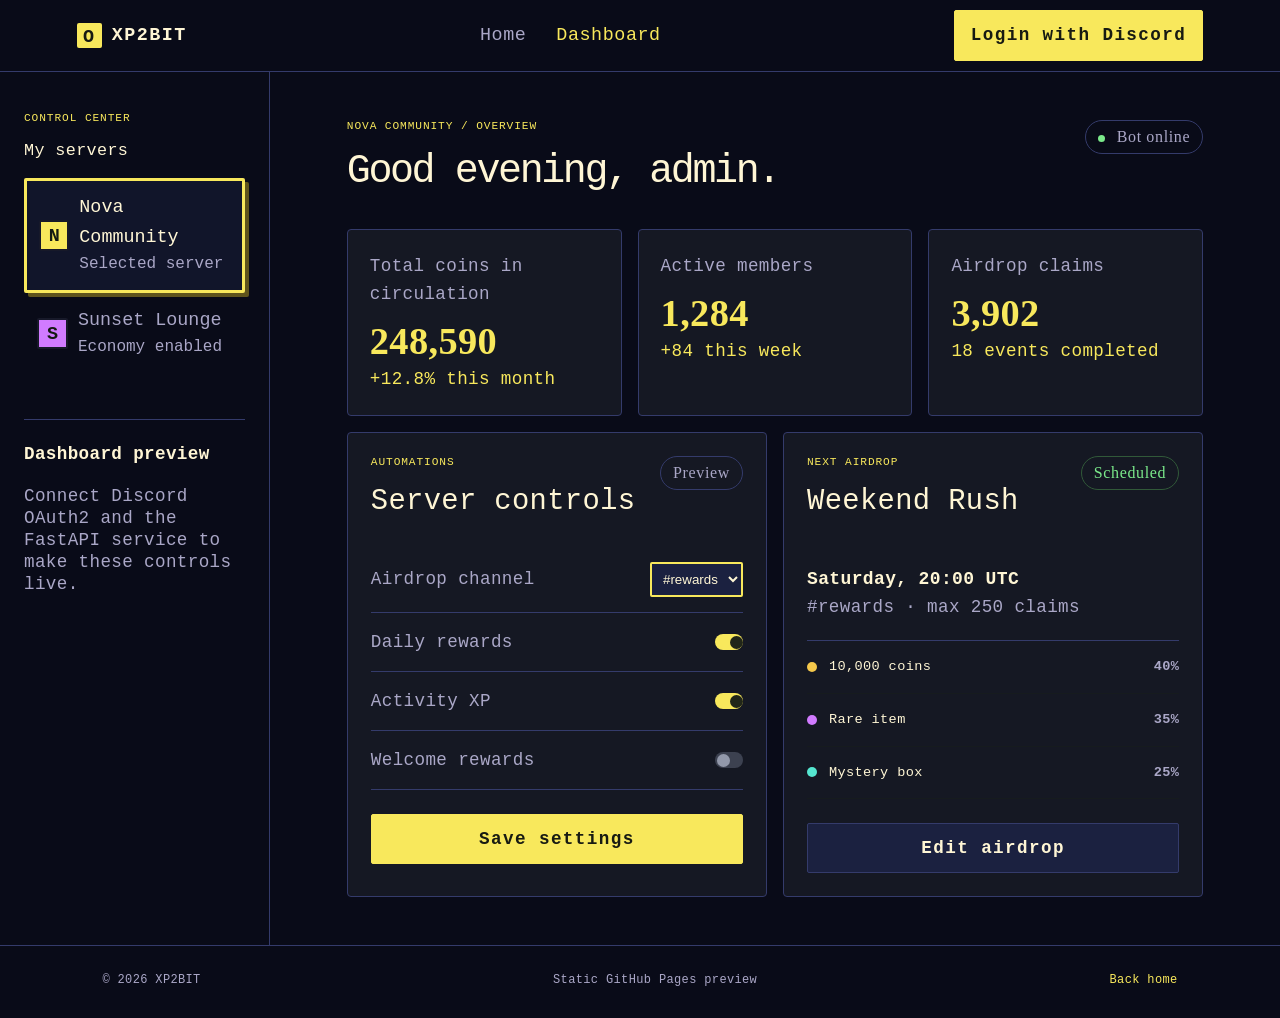
==== dashboard.html @ 0f9aa446 "Add files via upload" ====
<!doctype html>
<html lang="en">
<head><meta charset="UTF-8"><meta name="viewport" content="width=device-width, initial-scale=1.0"><title>Dashboard — XP2BIT</title><link rel="stylesheet" href="styles.css"></head>
<body class="dashboard-page">
  <header class="topbar"><a class="brand" href="index.html"><span class="brand-mark">O</span> XP2BIT</a><nav><a href="index.html">Home</a><a class="active" href="dashboard.html">Dashboard</a></nav><button class="button button-small" data-toast="Discord OAuth2 will be connected to the backend here.">Login with Discord</button></header>
  <main class="dashboard-layout"><aside class="sidebar"><p class="eyebrow">CONTROL CENTER</p><h3>My servers</h3><button class="server active"><span class="server-icon">N</span><span>Nova Community<small>Selected server</small></span></button><button class="server"><span class="server-icon alt">S</span><span>Sunset Lounge<small>Economy enabled</small></span></button><div class="side-note"><b>Dashboard preview</b><p>Connect Discord OAuth2 and the FastAPI service to make these controls live.</p></div></aside><section class="dash-content"><div class="dash-heading"><div><p class="eyebrow">NOVA COMMUNITY / OVERVIEW</p><h1>Good evening, admin.</h1></div><span class="status-pill"><i></i> Bot online</span></div><div class="metric-grid"><div class="metric card"><span>Total coins in circulation</span><strong>248,590</strong><small>+12.8% this month</small></div><div class="metric card"><span>Active members</span><strong>1,284</strong><small>+84 this week</small></div><div class="metric card"><span>Airdrop claims</span><strong>3,902</strong><small>18 events completed</small></div></div><div class="panel-grid"><div class="panel card"><div class="panel-heading"><div><p class="eyebrow">AUTOMATIONS</p><h3>Server controls</h3></div><span class="tag">Preview</span></div><label>Airdrop channel<select><option>#rewards</option><option>#general</option></select></label><label>Daily rewards <span class="switch on"></span></label><label>Activity XP <span class="switch on"></span></label><label>Welcome rewards <span class="switch"></span></label><button class="button full" data-toast="Save settings will call the FastAPI dashboard endpoint.">Save settings</button></div><div class="panel card"><div class="panel-heading"><div><p class="eyebrow">NEXT AIRDROP</p><h3>Weekend Rush</h3></div><span class="tag green">Scheduled</span></div><div class="schedule"><strong>Saturday, 20:00 UTC</strong><span>#rewards · max 250 claims</span></div><div class="reward-row"><span class="loot-dot gold"></span> 10,000 coins <b>40%</b></div><div class="reward-row"><span class="loot-dot purple"></span> Rare item <b>35%</b></div><div class="reward-row"><span class="loot-dot cyan"></span> Mystery box <b>25%</b></div><button class="button secondary full" data-toast="The airdrop builder will be enabled after API integration.">Edit airdrop</button></div></div></section></main><footer><span>© 2026 XP2BIT</span><span>Static GitHub Pages preview</span><a href="index.html">Back home</a></footer><script src="api-config.js"></script><script src="script.js"></script>
</body></html>
---- styles.css ----
@import url('https://fonts.googleapis.com/css2?family=DM+Mono:wght@400;500&family=Manrope:wght@400;500;600;700;800&display=swap');
:root{--bg:#101218;--panel:#181b25;--panel2:#202431;--text:#f3f4f6;--muted:#9399aa;--line:#2e3342;--accent:#d7f36b;--cyan:#65d9e8;--purple:#a790f7;--coral:#ff907a}*{box-sizing:border-box}body{margin:0;background:var(--bg);color:var(--text);font-family:Manrope,system-ui,sans-serif;line-height:1.6}a{color:inherit;text-decoration:none}button{font:inherit;cursor:pointer} .topbar{height:78px;display:flex;align-items:center;justify-content:space-between;padding:0 5vw;border-bottom:1px solid var(--line);position:relative;z-index:2}.brand{font-weight:800;letter-spacing:.08em;font-size:.84rem;display:flex;align-items:center;gap:10px}.brand-mark{display:grid;place-items:center;background:var(--accent);color:#171a12;width:29px;height:29px;border-radius:50%;font-weight:800}.topbar nav{display:flex;gap:30px;color:var(--muted);font-size:.86rem}.topbar nav a:hover,.topbar nav .active,footer a{color:var(--accent)}.button{display:inline-flex;justify-content:center;align-items:center;gap:15px;background:var(--accent);color:#171a12;border:0;border-radius:5px;padding:14px 22px;font-weight:800;transition:transform .18s ease,filter .18s ease}.button:hover{filter:brightness(1.08);transform:translateY(-2px)}.button:active{transform:scale(.97)}.button-small{padding:10px 16px;font-size:.78rem}.button.secondary{background:var(--panel2);color:var(--text);border:1px solid var(--line)}.full{width:100%}.text-link{font-weight:700;font-size:.88rem}.section{padding:110px 8vw}.section-grid{display:grid;grid-template-columns:1.1fr .9fr;gap:9vw;align-items:center;padding:115px 8vw}.hero{min-height:640px;background:radial-gradient(circle at 80% 20%,#243227 0,transparent 38%)}.eyebrow{font:500 .7rem 'DM Mono',monospace;color:var(--accent);letter-spacing:.13em;margin:0 0 18px}.hero h1{font-size:clamp(3.5rem,8vw,7.4rem);line-height:.98;letter-spacing:-.08em;margin:0 0 28px;font-weight:800}.hero h1 span{color:var(--accent)}.hero-text{color:var(--muted);font-size:1.1rem;max-width:510px}.hero-actions{display:flex;align-items:center;gap:28px;margin:34px 0 60px}.proof-row{display:flex;gap:42px}.proof-row strong{display:block;font-size:1.4rem}.proof-row small{color:var(--muted);font-size:.76rem}.card{background:rgba(24,27,37,.85);border:1px solid var(--line);border-radius:10px}.hero-card{padding:30px;max-width:410px;justify-self:end;box-shadow:0 25px 80px rgba(0,0,0,.28)}.card-top{font:500 .68rem 'DM Mono',monospace;color:var(--accent);letter-spacing:.08em}.muted{color:var(--muted);margin-left:12px}.live-dot{display:inline-block;width:7px;height:7px;border-radius:50%;background:var(--coral);margin-right:8px}.airdrop-icon{font-size:5rem;color:var(--accent);line-height:1;text-align:center;margin:36px 0 25px}.hero-card h3{font-size:1.55rem;margin:0}.hero-card p{color:var(--muted)}.drop-stats{display:flex;justify-content:space-between;color:var(--muted);font-size:.8rem;border-top:1px solid var(--line);border-bottom:1px solid var(--line);padding:15px 0;margin:25px 0}.drop-stats b{color:var(--text)}h2{font-size:clamp(2rem,4vw,3.6rem);line-height:1.05;letter-spacing:-.06em;max-width:720px;margin:0 0 50px}.feature-grid{display:grid;grid-template-columns:repeat(3,1fr);gap:18px}.feature{padding:30px;min-height:245px}.feature-number{font:500 .72rem 'DM Mono',monospace;color:var(--accent)}.feature h3{font-size:1.25rem;margin:46px 0 10px}.feature p,.airdrop-banner p,.cta p{color:var(--muted)}.airdrop-banner{background:var(--accent);color:#171a12;grid-template-columns:1fr 1fr}.airdrop-banner .eyebrow{color:#596928}.airdrop-banner p{color:#455122;max-width:490px}.loot-list{background:#bde05b;padding:24px 28px;border-radius:10px}.loot-list div,.reward-row{display:flex;align-items:center;gap:12px;padding:15px 0;border-bottom:1px solid rgba(30,40,10,.18)}.loot-list div:last-child,.reward-row:last-child{border:0}.loot-list strong{margin-left:auto}.loot-dot{width:10px;height:10px;border-radius:50%;background:var(--accent);display:inline-block}.gold{background:#f5c84b}.purple{background:var(--purple)}.cyan{background:var(--cyan)}.coral{background:var(--coral)}.cta{display:flex;justify-content:space-between;align-items:center;gap:30px}.cta h2{margin-bottom:15px}.cta p{max-width:550px}footer{border-top:1px solid var(--line);padding:25px 8vw;color:var(--muted);font-size:.75rem;display:flex;justify-content:space-between;gap:20px}.dashboard-layout{display:grid;grid-template-columns:270px 1fr;min-height:calc(100vh - 140px)}.sidebar{border-right:1px solid var(--line);padding:50px 25px}.sidebar h3{font-size:1.05rem;margin-bottom:18px}.server{width:100%;text-align:left;background:transparent;color:var(--muted);border:1px solid transparent;padding:12px;border-radius:7px;display:flex;gap:10px;align-items:center}.server.active{background:var(--panel);border-color:var(--line);color:var(--text)}.server small{display:block;color:var(--muted);font-size:.67rem}.server-icon{display:grid;place-items:center;width:31px;height:31px;border-radius:8px;background:var(--accent);color:#151a13;font-weight:800}.server-icon.alt{background:var(--purple)}.side-note{font-size:.75rem;color:var(--muted);border-top:1px solid var(--line);margin-top:45px;padding-top:20px}.side-note b{color:var(--text)}.dash-content{padding:55px 6vw}.dash-heading{display:flex;justify-content:space-between;align-items:start;margin-bottom:35px}.dash-heading h1{margin:0;font-size:2.5rem;letter-spacing:-.06em}.status-pill,.tag{border:1px solid var(--line);border-radius:20px;padding:7px 12px;font:500 .68rem 'DM Mono',monospace;color:var(--muted)}.status-pill i{display:inline-block;width:7px;height:7px;border-radius:50%;background:#7bea8b;margin-right:7px}.metric-grid,.panel-grid{display:grid;grid-template-columns:repeat(3,1fr);gap:16px}.metric{padding:22px}.metric span,.metric small{color:var(--muted);font-size:.74rem;display:block}.metric strong{display:block;font-size:2rem;margin:14px 0 4px}.metric small{color:var(--accent)}.panel-grid{grid-template-columns:1fr 1fr;margin-top:16px}.panel{padding:25px}.panel-heading{display:flex;justify-content:space-between;align-items:start;margin-bottom:25px}.panel-heading h3{margin:4px 0;font-size:1.25rem}.tag.green{color:#7bea8b;border-color:#315939}label{display:flex;justify-content:space-between;align-items:center;color:var(--muted);font-size:.84rem;padding:15px 0;border-bottom:1px solid var(--line)}select{background:var(--panel2);color:var(--text);border:1px solid var(--line);border-radius:4px;padding:7px}.switch{width:30px;height:17px;border-radius:10px;background:#3c4150;position:relative}.switch:after{content:'';position:absolute;width:13px;height:13px;top:2px;left:2px;border-radius:50%;background:#9298aa}.switch.on{background:var(--accent)}.switch.on:after{left:15px;background:#212619}.panel .button{margin-top:24px}.schedule{padding:18px 0;border-bottom:1px solid var(--line)}.schedule strong{display:block}.schedule span{font-size:.75rem;color:var(--muted)}.reward-row{font-size:.85rem}.reward-row b{margin-left:auto;color:var(--muted)}
@media(max-width:800px){.topbar nav{display:none}.section-grid,.airdrop-banner{grid-template-columns:1fr;padding:80px 6vw}.hero-card{justify-self:stretch}.feature-grid,.metric-grid,.panel-grid{grid-template-columns:1fr}.cta{display:block}.cta .button{margin-top:22px}.dashboard-layout{display:block}.sidebar{border-right:0;border-bottom:1px solid var(--line)}.dash-content{padding:45px 6vw}.dash-heading{display:block}.status-pill{display:inline-block;margin-top:15px}footer{flex-wrap:wrap}}
.toast{position:fixed;right:22px;bottom:22px;max-width:330px;padding:14px 17px;background:var(--panel2);border:1px solid var(--accent);border-radius:7px;color:var(--text);font-size:.8rem;box-shadow:0 12px 35px rgba(0,0,0,.35);z-index:10;animation:toast-in .2s ease-out}@keyframes toast-in{from{opacity:0;transform:translateY(8px)}to{opacity:1;transform:translateY(0)}}

/* XP2BIT retro 8-bit / 16-bit skin */
@import url('https://fonts.googleapis.com/css2?family=Press+Start+2P&family=VT323&display=swap');
:root{--bg:#090b18;--panel:#11152a;--panel2:#1b2140;--text:#fff6d5;--muted:#aaa7c7;--line:#343b6b;--accent:#f8e85c;--cyan:#55e6d0;--purple:#d17bff;--coral:#ff6b6b}
body{font-family:'VT323',monospace;font-size:20px;letter-spacing:.02em;background-color:var(--bg);background-image:linear-gradient(rgba(255,255,255,.025) 1px,transparent 1px),linear-gradient(90deg,rgba(255,255,255,.02) 1px,transparent 1px);background-size:4px 4px;image-rendering:pixelated}
body:after{content:'';position:fixed;inset:0;pointer-events:none;background:linear-gradient(rgba(18,16,16,0) 50%,rgba(0,0,0,.16) 50%);background-size:100% 4px;opacity:.28;z-index:20}.topbar{border-bottom:4px solid var(--line);height:86px}.brand,.eyebrow,.button,.topbar nav,.proof-row small,.card-top,.status-pill,.tag{font-family:'Press Start 2P',monospace}.brand{font-size:.7rem}.brand-mark{border-radius:2px;border:3px solid #201f38;box-shadow:4px 4px 0 #5f541c}.topbar nav{font-size:.52rem}.button{border-radius:2px;border:3px solid #fff6d5;box-shadow:5px 5px 0 #5a5028;padding:14px 18px;font-size:.58rem}.button:hover{transform:translate(-2px,-2px);box-shadow:7px 7px 0 #5a5028}.button:active{transform:translate(3px,3px);box-shadow:2px 2px 0 #5a5028}.hero{background:radial-gradient(circle at 80% 20%,#30306b 0,transparent 36%)}.hero h1,h2{font-family:'Press Start 2P',monospace;letter-spacing:-.04em;line-height:1.35}.hero h1{font-size:clamp(2.1rem,5vw,4.9rem)}h2{font-size:clamp(1.5rem,3vw,2.7rem)}.hero-text,.feature p,.airdrop-banner p,.cta p{font-size:1.35rem}.card{border:3px solid var(--line);border-radius:2px;box-shadow:7px 7px 0 #060714}.hero-card{box-shadow:10px 10px 0 #060714}.airdrop-icon{font-family:'Press Start 2P';text-shadow:5px 5px 0 #5f541c}.feature-number{font-family:'Press Start 2P'}.feature h3,.hero-card h3,.panel-heading h3,.sidebar h3,.dash-heading h1{font-family:'Press Start 2P';line-height:1.45}.loot-list{border:3px solid #555e1b;border-radius:2px;box-shadow:7px 7px 0 #5f541c}.airdrop-banner{background:#cde85a}.section{padding-top:100px;padding-bottom:100px}.dash-heading h1{font-size:1.55rem}.sidebar{border-right:4px solid var(--line)}.server{border-radius:2px}.server.active{border:3px solid var(--accent);box-shadow:4px 4px 0 #5f541c}.server-icon{border-radius:2px;border:2px solid #171929}.metric strong{font-family:'Press Start 2P';font-size:1.35rem;color:var(--accent);line-height:1.5}.metric span,.metric small,label,.schedule span{font-size:1.2rem}.panel{box-shadow:7px 7px 0 #060714}.select,select{border:2px solid var(--accent);border-radius:2px}.toast{font-family:'VT323',monospace;font-size:1.4rem;border:3px solid var(--accent);border-radius:2px;box-shadow:6px 6px 0 #050611}@media(max-width:800px){.topbar{height:74px}.brand{font-size:.55rem}.hero h1{font-size:2rem}.hero-text,.feature p,.airdrop-banner p,.cta p{font-size:1.2rem}}

/* XP2BIT minimal retro refinement */
body{font-size:18px;background-image:none}body:after{display:none}.topbar{height:72px;border-bottom:1px solid var(--line);padding:0 6vw}.brand,.topbar nav,.button,.eyebrow,.card-top,.status-pill,.tag{font-family:'VT323',monospace;letter-spacing:.08em}.brand{font-size:1.15rem}.brand-mark{width:25px;height:25px;border:0;box-shadow:none}.topbar nav{font-family:'VT323',monospace;font-size:1.15rem;letter-spacing:.03em}.button{font-family:'VT323',monospace;font-size:1.1rem;border:1px solid var(--accent);box-shadow:none;padding:10px 16px}.button:hover{box-shadow:none;transform:translateY(-1px)}.button:active{box-shadow:none;transform:scale(.98)}.hero{min-height:570px;padding-top:95px;padding-bottom:95px;background:radial-gradient(circle at 82% 25%,rgba(49,48,107,.28),transparent 32%)}.hero h1,h2{font-family:'VT323',monospace;letter-spacing:-.025em;line-height:.95}.hero h1{font-size:clamp(4.2rem,9vw,8.8rem);font-weight:400}.hero-text,.feature p,.airdrop-banner p,.cta p{font-size:1.25rem}.hero-actions{margin:30px 0 46px}.proof-row{gap:36px}.proof-row strong{font-family:'VT323';font-size:1.8rem;color:var(--accent)}.proof-row small{font-family:'VT323';font-size:1.1rem;letter-spacing:0}.card{border:1px solid var(--line);border-radius:4px;box-shadow:none}.hero-card{padding:26px;box-shadow:none}.airdrop-icon{font-family:'VT323';font-size:5rem;text-shadow:none}.hero-card h3,.feature h3,.panel-heading h3,.sidebar h3,.dash-heading h1{font-family:'VT323',monospace;font-weight:400;line-height:1.1}.hero-card h3{font-size:2rem}.section{padding-top:90px;padding-bottom:90px}.section h2{font-size:clamp(2.8rem,5vw,5rem);margin-bottom:36px}.feature{min-height:210px;padding:25px}.feature h3{font-size:1.8rem;margin:35px 0 6px}.feature-number{font-family:'VT323';font-size:1.4rem;color:var(--accent)}.airdrop-banner{background:#b6d34e;box-shadow:none}.loot-list{border:1px solid #849936;border-radius:4px;box-shadow:none;background:#c3e35d}.cta{padding-top:85px;padding-bottom:85px}.cta h2{margin-bottom:12px}.dashboard-layout{min-height:calc(100vh - 130px)}.sidebar{border-right:1px solid var(--line);padding:40px 24px}.dash-content{padding:48px 6vw}.dash-heading h1{font-size:2.5rem}.metric strong{font-family:'VT323';font-size:2.4rem;line-height:1}.metric span,.metric small,label,.schedule span{font-size:1.1rem}.panel{padding:23px}.panel-heading h3{font-size:1.8rem}.status-pill,.tag{font-family:'VT323';font-size:1rem;letter-spacing:.04em}.side-note{font-size:1.1rem}.side-note p{line-height:1.25}.server{font-size:1.15rem}.server small{font-size:1rem}.switch{width:28px;height:16px}.toast{font-family:'VT323';font-size:1.25rem;border:1px solid var(--accent);box-shadow:none}
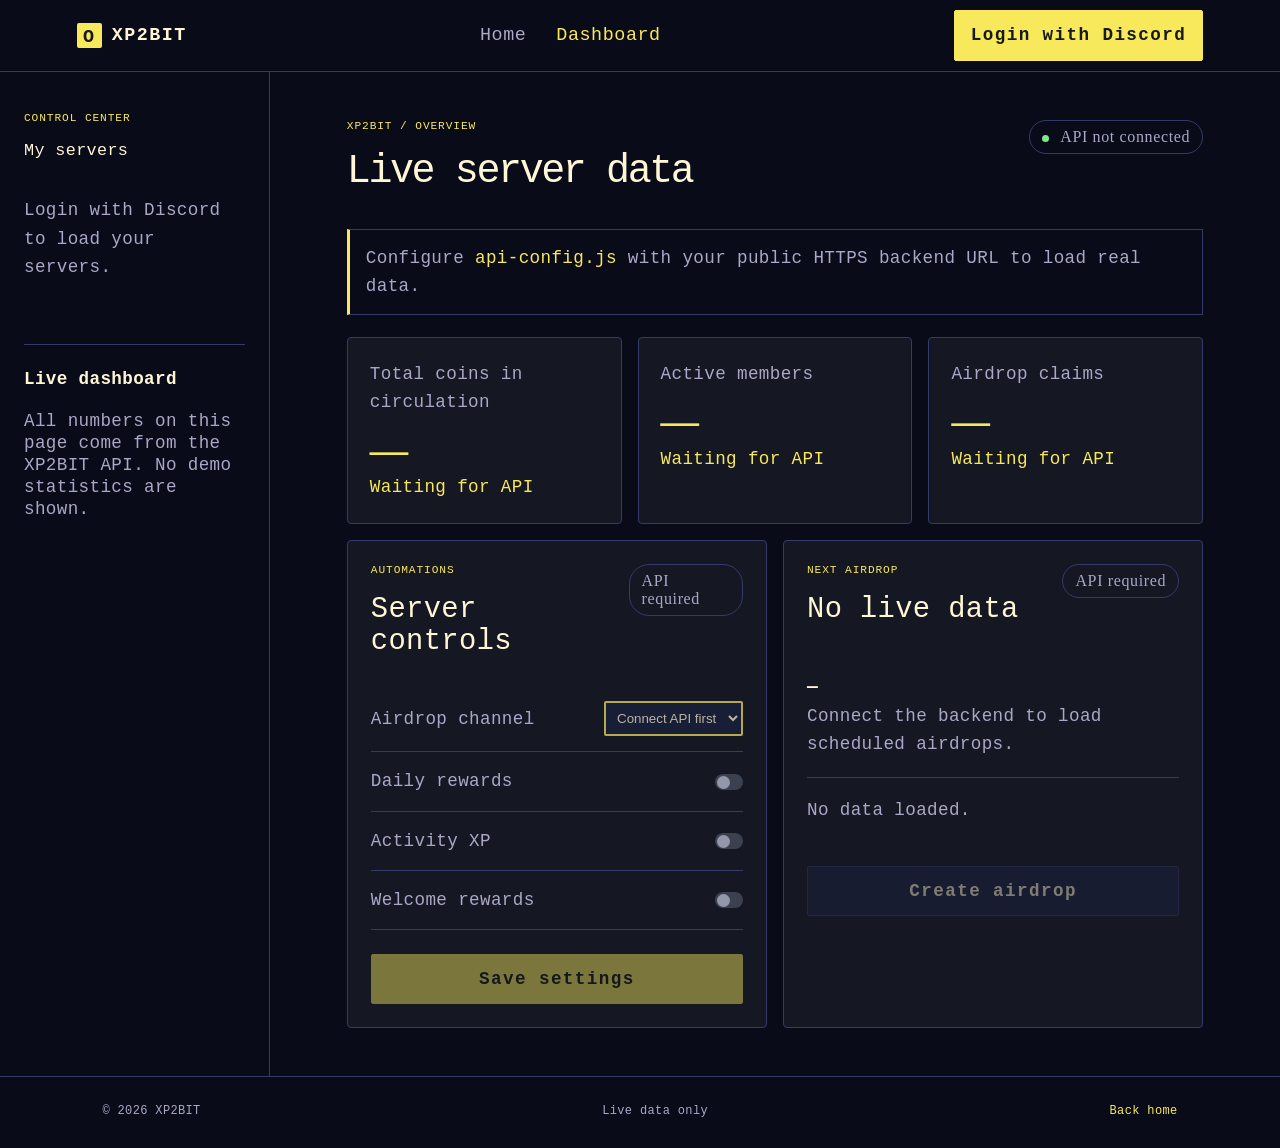
==== commit 2abf05f1: "Add files via upload" ====
--- a/dashboard.html
+++ b/dashboard.html
@@ -2,6 +2,6 @@
 <html lang="en">
 <head><meta charset="UTF-8"><meta name="viewport" content="width=device-width, initial-scale=1.0"><title>Dashboard — XP2BIT</title><link rel="stylesheet" href="styles.css"></head>
 <body class="dashboard-page">
-  <header class="topbar"><a class="brand" href="index.html"><span class="brand-mark">O</span> XP2BIT</a><nav><a href="index.html">Home</a><a class="active" href="dashboard.html">Dashboard</a></nav><button class="button button-small" data-toast="Discord OAuth2 will be connected to the backend here.">Login with Discord</button></header>
-  <main class="dashboard-layout"><aside class="sidebar"><p class="eyebrow">CONTROL CENTER</p><h3>My servers</h3><button class="server active"><span class="server-icon">N</span><span>Nova Community<small>Selected server</small></span></button><button class="server"><span class="server-icon alt">S</span><span>Sunset Lounge<small>Economy enabled</small></span></button><div class="side-note"><b>Dashboard preview</b><p>Connect Discord OAuth2 and the FastAPI service to make these controls live.</p></div></aside><section class="dash-content"><div class="dash-heading"><div><p class="eyebrow">NOVA COMMUNITY / OVERVIEW</p><h1>Good evening, admin.</h1></div><span class="status-pill"><i></i> Bot online</span></div><div class="metric-grid"><div class="metric card"><span>Total coins in circulation</span><strong>248,590</strong><small>+12.8% this month</small></div><div class="metric card"><span>Active members</span><strong>1,284</strong><small>+84 this week</small></div><div class="metric card"><span>Airdrop claims</span><strong>3,902</strong><small>18 events completed</small></div></div><div class="panel-grid"><div class="panel card"><div class="panel-heading"><div><p class="eyebrow">AUTOMATIONS</p><h3>Server controls</h3></div><span class="tag">Preview</span></div><label>Airdrop channel<select><option>#rewards</option><option>#general</option></select></label><label>Daily rewards <span class="switch on"></span></label><label>Activity XP <span class="switch on"></span></label><label>Welcome rewards <span class="switch"></span></label><button class="button full" data-toast="Save settings will call the FastAPI dashboard endpoint.">Save settings</button></div><div class="panel card"><div class="panel-heading"><div><p class="eyebrow">NEXT AIRDROP</p><h3>Weekend Rush</h3></div><span class="tag green">Scheduled</span></div><div class="schedule"><strong>Saturday, 20:00 UTC</strong><span>#rewards · max 250 claims</span></div><div class="reward-row"><span class="loot-dot gold"></span> 10,000 coins <b>40%</b></div><div class="reward-row"><span class="loot-dot purple"></span> Rare item <b>35%</b></div><div class="reward-row"><span class="loot-dot cyan"></span> Mystery box <b>25%</b></div><button class="button secondary full" data-toast="The airdrop builder will be enabled after API integration.">Edit airdrop</button></div></div></section></main><footer><span>© 2026 XP2BIT</span><span>Static GitHub Pages preview</span><a href="index.html">Back home</a></footer><script src="api-config.js"></script><script src="script.js"></script>
+  <header class="topbar"><a class="brand" href="index.html"><span class="brand-mark">O</span> XP2BIT</a><nav><a href="index.html">Home</a><a class="active" href="dashboard.html">Dashboard</a></nav><button class="button button-small" id="login-button">Login with Discord</button></header>
+  <main class="dashboard-layout"><aside class="sidebar"><p class="eyebrow">CONTROL CENTER</p><h3>My servers</h3><div id="server-list"><div class="empty-state">Login with Discord to load your servers.</div></div><div class="side-note"><b>Live dashboard</b><p>All numbers on this page come from the XP2BIT API. No demo statistics are shown.</p></div></aside><section class="dash-content"><div class="dash-heading"><div><p class="eyebrow">XP2BIT / OVERVIEW</p><h1>Live server data</h1></div><span class="status-pill" id="api-status"><i></i> API not connected</span></div><div class="notice" id="connection-notice">Configure <code>api-config.js</code> with your public HTTPS backend URL to load real data.</div><div class="metric-grid"><div class="metric card"><span>Total coins in circulation</span><strong data-stat="coins">—</strong><small data-stat-note="coins">Waiting for API</small></div><div class="metric card"><span>Active members</span><strong data-stat="members">—</strong><small data-stat-note="members">Waiting for API</small></div><div class="metric card"><span>Airdrop claims</span><strong data-stat="claims">—</strong><small data-stat-note="claims">Waiting for API</small></div></div><div class="panel-grid"><div class="panel card"><div class="panel-heading"><div><p class="eyebrow">AUTOMATIONS</p><h3>Server controls</h3></div><span class="tag">API required</span></div><label>Airdrop channel<select id="airdrop-channel" disabled><option>Connect API first</option></select></label><label>Daily rewards <span class="switch"></span></label><label>Activity XP <span class="switch"></span></label><label>Welcome rewards <span class="switch"></span></label><button class="button full" disabled>Save settings</button></div><div class="panel card"><div class="panel-heading"><div><p class="eyebrow">NEXT AIRDROP</p><h3 id="next-airdrop-title">No live data</h3></div><span class="tag">API required</span></div><div class="schedule"><strong id="next-airdrop-time">—</strong><span id="next-airdrop-meta">Connect the backend to load scheduled airdrops.</span></div><div id="reward-list"><div class="empty-state">No data loaded.</div></div><button class="button secondary full" disabled>Create airdrop</button></div></div></section></main><footer><span>© 2026 XP2BIT</span><span>Live data only</span><a href="index.html">Back home</a></footer><script src="api-config.js"></script><script src="script.js"></script>
 </body></html>
--- a/styles.css
+++ b/styles.css
@@ -11,3 +11,5 @@
 
 /* XP2BIT minimal retro refinement */
 body{font-size:18px;background-image:none}body:after{display:none}.topbar{height:72px;border-bottom:1px solid var(--line);padding:0 6vw}.brand,.topbar nav,.button,.eyebrow,.card-top,.status-pill,.tag{font-family:'VT323',monospace;letter-spacing:.08em}.brand{font-size:1.15rem}.brand-mark{width:25px;height:25px;border:0;box-shadow:none}.topbar nav{font-family:'VT323',monospace;font-size:1.15rem;letter-spacing:.03em}.button{font-family:'VT323',monospace;font-size:1.1rem;border:1px solid var(--accent);box-shadow:none;padding:10px 16px}.button:hover{box-shadow:none;transform:translateY(-1px)}.button:active{box-shadow:none;transform:scale(.98)}.hero{min-height:570px;padding-top:95px;padding-bottom:95px;background:radial-gradient(circle at 82% 25%,rgba(49,48,107,.28),transparent 32%)}.hero h1,h2{font-family:'VT323',monospace;letter-spacing:-.025em;line-height:.95}.hero h1{font-size:clamp(4.2rem,9vw,8.8rem);font-weight:400}.hero-text,.feature p,.airdrop-banner p,.cta p{font-size:1.25rem}.hero-actions{margin:30px 0 46px}.proof-row{gap:36px}.proof-row strong{font-family:'VT323';font-size:1.8rem;color:var(--accent)}.proof-row small{font-family:'VT323';font-size:1.1rem;letter-spacing:0}.card{border:1px solid var(--line);border-radius:4px;box-shadow:none}.hero-card{padding:26px;box-shadow:none}.airdrop-icon{font-family:'VT323';font-size:5rem;text-shadow:none}.hero-card h3,.feature h3,.panel-heading h3,.sidebar h3,.dash-heading h1{font-family:'VT323',monospace;font-weight:400;line-height:1.1}.hero-card h3{font-size:2rem}.section{padding-top:90px;padding-bottom:90px}.section h2{font-size:clamp(2.8rem,5vw,5rem);margin-bottom:36px}.feature{min-height:210px;padding:25px}.feature h3{font-size:1.8rem;margin:35px 0 6px}.feature-number{font-family:'VT323';font-size:1.4rem;color:var(--accent)}.airdrop-banner{background:#b6d34e;box-shadow:none}.loot-list{border:1px solid #849936;border-radius:4px;box-shadow:none;background:#c3e35d}.cta{padding-top:85px;padding-bottom:85px}.cta h2{margin-bottom:12px}.dashboard-layout{min-height:calc(100vh - 130px)}.sidebar{border-right:1px solid var(--line);padding:40px 24px}.dash-content{padding:48px 6vw}.dash-heading h1{font-size:2.5rem}.metric strong{font-family:'VT323';font-size:2.4rem;line-height:1}.metric span,.metric small,label,.schedule span{font-size:1.1rem}.panel{padding:23px}.panel-heading h3{font-size:1.8rem}.status-pill,.tag{font-family:'VT323';font-size:1rem;letter-spacing:.04em}.side-note{font-size:1.1rem}.side-note p{line-height:1.25}.server{font-size:1.15rem}.server small{font-size:1rem}.switch{width:28px;height:16px}.toast{font-family:'VT323';font-size:1.25rem;border:1px solid var(--accent);box-shadow:none}
+
+.notice{padding:14px 16px;border:1px solid var(--line);border-left:3px solid var(--accent);color:var(--muted);font-size:1.1rem;margin-bottom:22px}.notice code{color:var(--accent)}.empty-state{color:var(--muted);font-size:1.1rem;padding:18px 0}.button:disabled{opacity:.45;cursor:not-allowed;filter:none;transform:none}.button:disabled:hover{transform:none}
